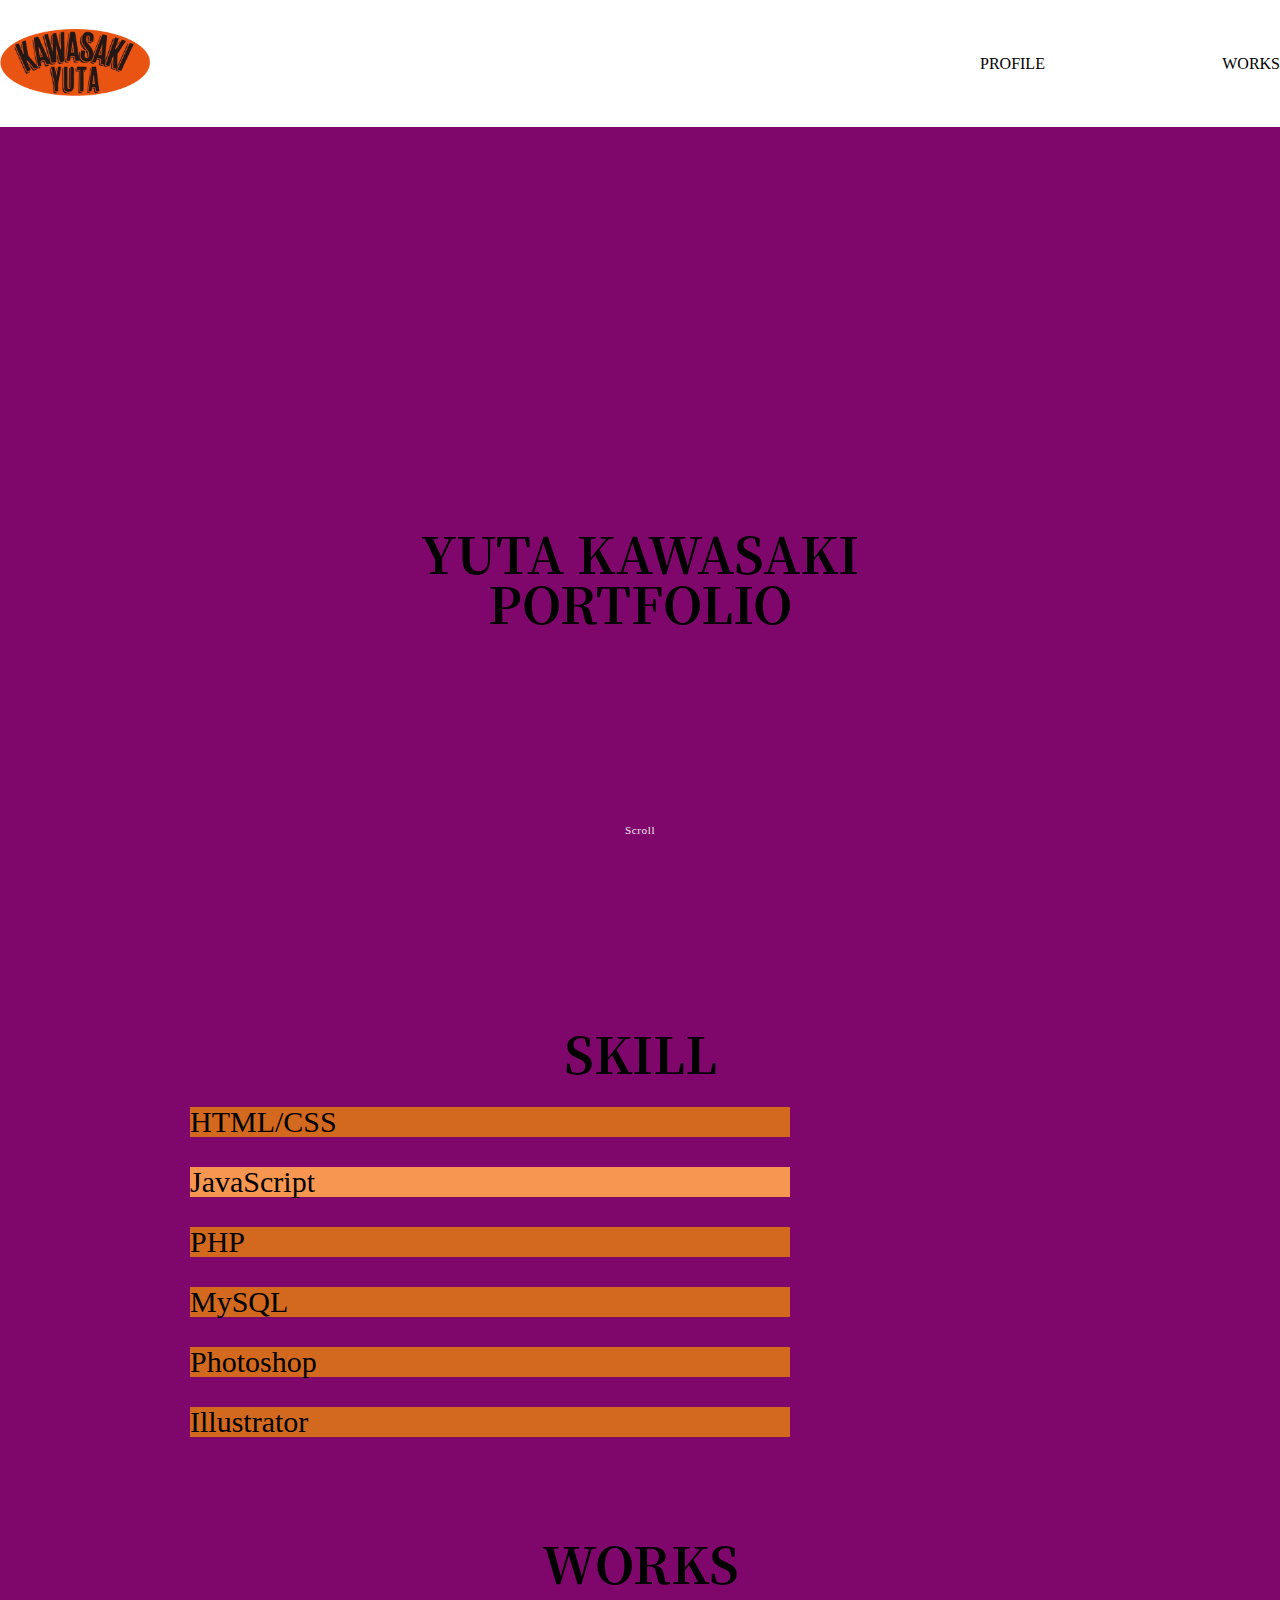
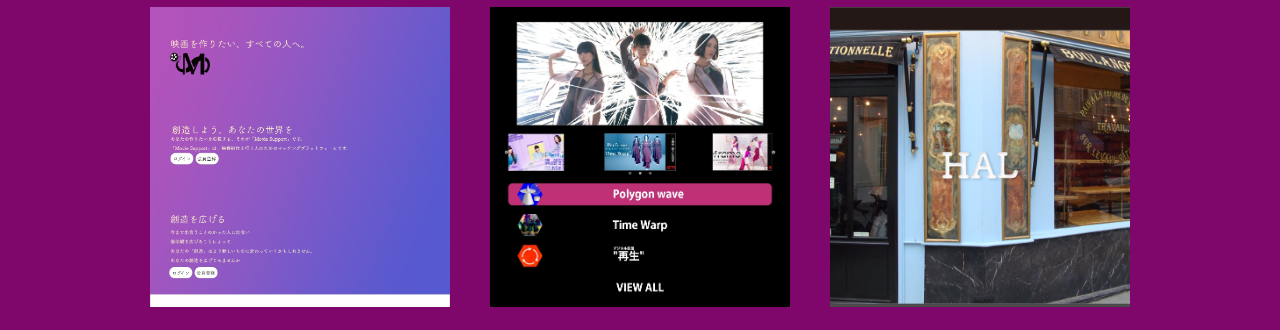
==== index.html @ 42271e30 "add" ====
<!DOCTYPE html>
<html lang="ja">

<head>
    <meta charset="UTF-8">
    <meta http-equiv="X-UA-Compatible" content="IE=edge">
    <meta name="viewport" content="width=device-width, initial-scale=1.0">
    <link rel="stylesheet" href="css/reset.css">
    <link rel="stylesheet" href="css/style.css">
    <link rel="preconnect" href="https://fonts.googleapis.com">
    <link rel="preconnect" href="https://fonts.gstatic.com" crossorigin>
    <link href="https://fonts.googleapis.com/css2?family=Noto+Serif+JP:wght@200;300;400;500;600;700;900&display=swap"
        rel="stylesheet">
    <link rel="preconnect" href="https://fonts.googleapis.com">
    <link rel="preconnect" href="https://fonts.gstatic.com" crossorigin>
    <link
        href="https://fonts.googleapis.com/css2?family=Noto+Serif+Display:ital,wght@0,300;0,400;0,500;0,600;0,700;0,800;0,900;1,300;1,400;1,500;1,600;1,700;1,800;1,900&display=swap"
        rel="stylesheet">
    <title>ポートフォリオ
    </title>
</head>

<body>
    <header class="header-top">
        <div class="header_inner">
            <a> <img src="img/logo.png" alt="logo"></a>
            <nav class="header-nav">
                <ul>
                    <a href="#area1">
                        <li>PROFILE</li>
                    </a>
                    <a href="#area2">
                        <li>WORKS</li>
                    </a>
                </ul>
            </nav>
        </div>
    </header>

    <div class="top">
        <h1>YUTA KAWASAKI</h1>
        <h1>PORTFOLIO</h1>
    </div>
    <div class="scrolldown1"><span>Scroll</span></div>

    <div class="skill" id="area1">
        <h2>SKILL</h2>
        <ul>
            <div class="item1">
                <li> HTML/CSS</li>
            </div>
            <div class="item2">
                <li> JavaScript</li>
            </div>
            <div class="item3">
                <li> PHP</li>
            </div>
            <div class="item4">
                <li> MySQL</li>
            </div>
            <div class="item5">
                <li> Photoshop</li>
            </div>
            <div class="item6">
                <li> Illustrator</li>
            </div>
        </ul>
    </div>

    <div class="works" id="area2">

        <h2>WORKS</h2>
        <ul>
            <li><a href="#"><img src="img/tumbanl.png" alt="">

                </a> </li>
            <li><a href="#"> <img src="img/item.jpg " alt="">

                </a></li>
            <li><a href="#"> <img src="img/item2.png " alt="">

                </a></li>
        </ul>
    </div>

    <script src="https://code.jquery.com/jquery-3.6.0.js"
        integrity="sha256-H+K7U5CnXl1h5ywQfKtSj8PCmoN9aaq30gDh27Xc0jk=" crossorigin="anonymous"></script>
    <script src="js/scroll.js"></script>
</body>

</html>
---- css/style.css ----
@charset "UTF-8";

* {
	font-family: 'Noto Serif Display', serif;
	font-family: 'Noto Serif JP', serif;
}

h2, h1, p {
	font-family: 'Noto Serif JP', serif;
}

body {
	margin: 127px 0 0 0;
	background-color: #7F066B;


}

header img {
	width: 150px;

}

header {

	width: 100%;
	height: 127px;
	background-color: #fff;
	position: fixed;
	top: 0;
	left: 0;
	z-index: 100;
	-moz-transition: all 0.5s;
	-o-transition: all 0.5s;
	-webkit-transition: all 0.5s;
	transition: all 0.5s;
}

.header_inner {

	max-width: 1500px;
	height: 127px;
	margin: 0 auto;
	display: flex;
	justify-content: space-between;
	align-items: center;
}

.header_inner a {
	color: black;
	text-decoration: none;
}

.header-nav {
	width: 300px;
}

.header-nav ul {
	display: flex;

	justify-content: space-between;
}


.top {

	font-size: 50px;
	height: 100vh;
	display: flex;
	flex-direction: column;
	justify-content: center;
	align-items: center;

}

/*スクロールダウン全体の場所*/
.scrolldown1 {
	/*描画位置※位置は適宜調整してください*/
	position: absolute;
	left: 50%;
	bottom: 10px;
	/*全体の高さ*/
	height: 50px;
}

/*Scrollテキストの描写*/
.scrolldown1 span {
	/*描画位置*/
	position: absolute;
	left: -15px;
	top: -15px;
	/*テキストの形状*/
	color: #eee;
	font-size: 0.7rem;
	letter-spacing: 0.05em;
}

/* 線の描写 */
.scrolldown1::after {
	content: "";
	/*描画位置*/
	position: absolute;
	top: 0;
	/*線の形状*/
	width: 1px;
	height: 30px;
	background: #eee;
	/*線の動き1.4秒かけて動く。永遠にループ*/
	animation: pathmove 1.4s ease-in-out infinite;
	opacity: 0;
}

/*高さ・位置・透過が変化して線が上から下に動く*/
@keyframes pathmove {
	0% {
		height: 0;
		top: 0;
		opacity: 0;
	}

	30% {
		height: 30px;
		opacity: 1;
	}

	100% {
		height: 0;
		top: 50px;
		opacity: 0;
	}
}

.skill {
	font-size: 50px;
	display: flex;
	flex-direction: column;
	justify-content: center;
	align-items: center;


}

.skill ul {
	list-style: none;
	margin-right: 300px;
	font-size: 30px;

}

.item1 {
	margin-top: 30px;
	width: 600px;
	background-color: chocolate;

}

.item2 {
	margin-top: 30px;
	width: 600px;
	background-color: rgb(247, 150, 81);
}

.item3 {
	margin-top: 30px;
	width: 600px;
	background-color: chocolate;
}

.item4 {
	margin-top: 30px;
	width: 600px;
	background-color: chocolate;
}

.item5 {
	margin-top: 30px;
	width: 600px;
	background-color: chocolate;
}

.item6 {
	margin-top: 30px;
	width: 600px;
	background-color: chocolate;
}

.works {
	width: 100%;
	font-size: 50px;
	display: flex;
	flex-direction: column;
	justify-content: center;
	align-items: center;
}

.works li:hover {
	opacity: 0.7;
}

.works h2 {
	margin-top: 100px;
}

.works ul {
	display: flex;
	align-content: center;
}

.works li {
	display: flex;
	text-align: center;
}

.works img {
	margin: 20px;
	width: 300px;
	height: 300px;
	object-fit: cover;
}
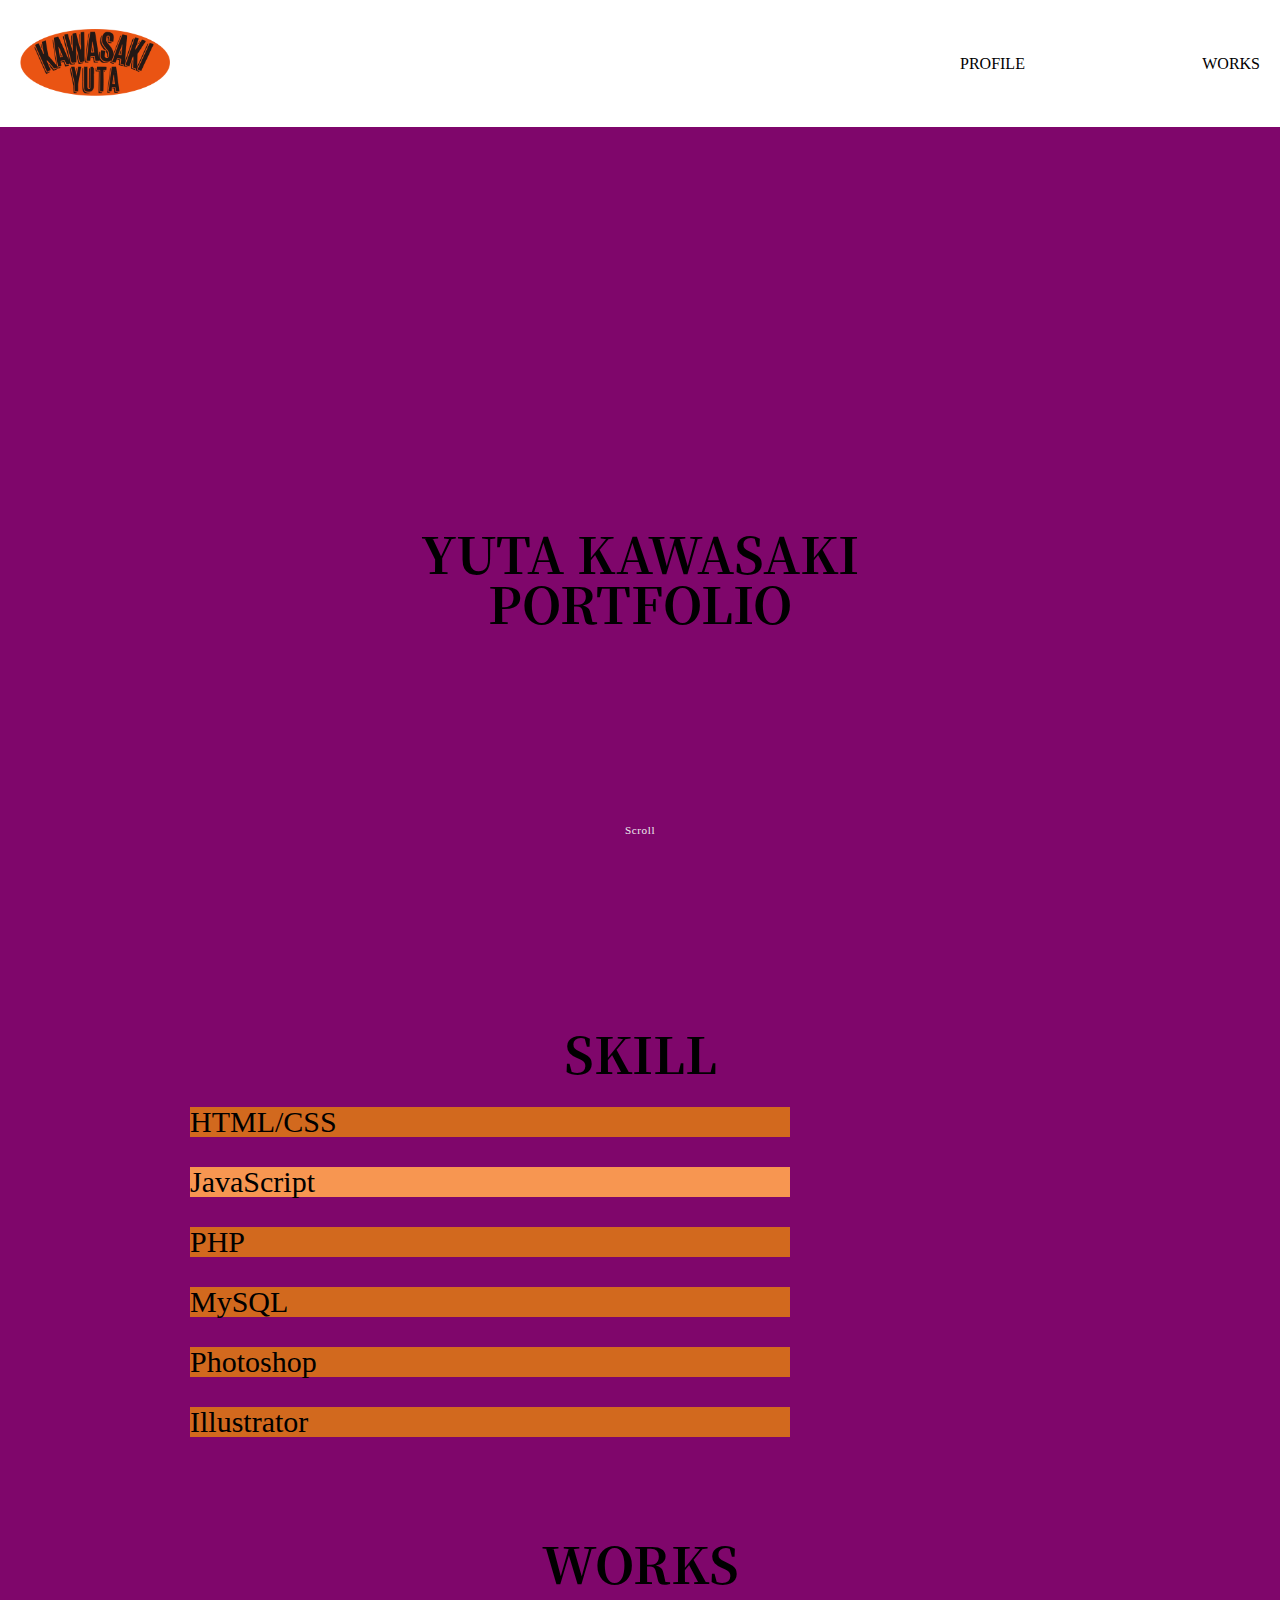
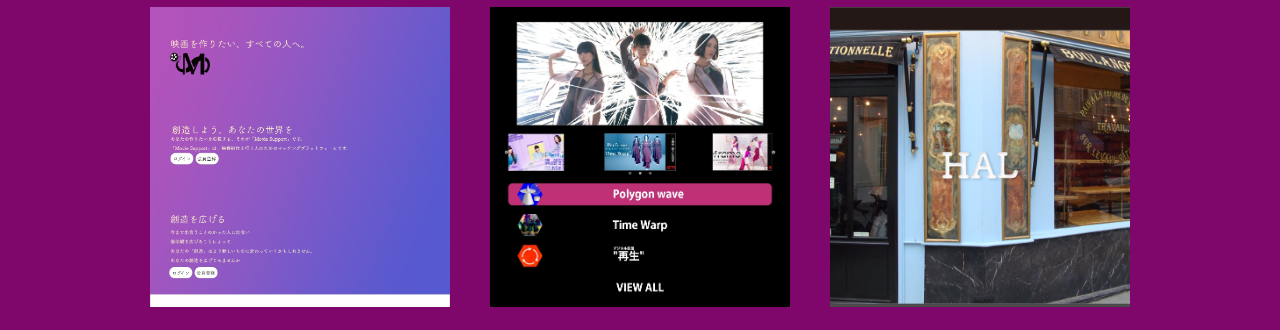
==== commit 6bed4cc0: "add" ====
--- a/index.html
+++ b/index.html
@@ -23,7 +23,7 @@
 <body>
     <header class="header-top">
         <div class="header_inner">
-            <a> <img src="img/logo.png" alt="logo"></a>
+            <a href="index.html"> <img src="img/logo.png" alt="logo"></a>
             <nav class="header-nav">
                 <ul>
                     <a href="#area1">
--- a/css/style.css
+++ b/css/style.css
@@ -37,7 +37,7 @@
 }
 
 .header_inner {
-
+	padding:  0 20px 0 20px;
 	max-width: 1500px;
 	height: 127px;
 	margin: 0 auto;
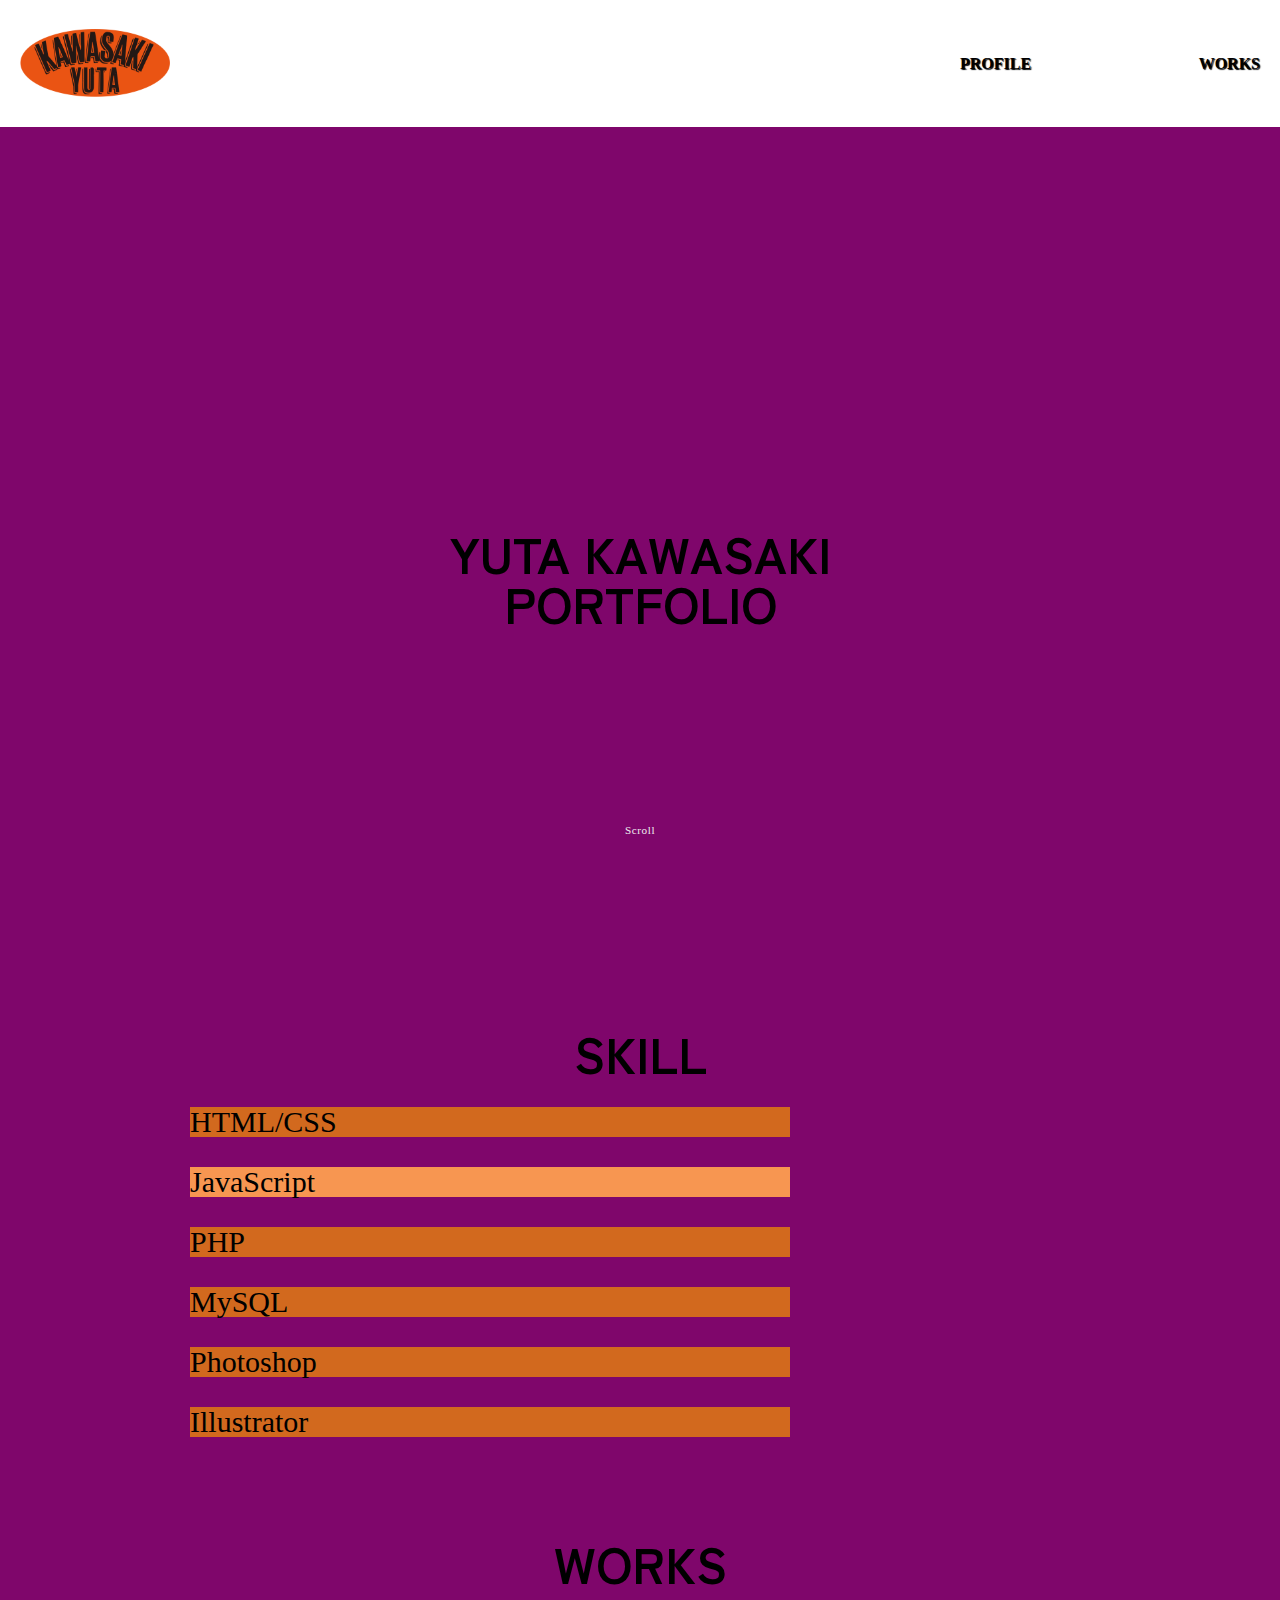
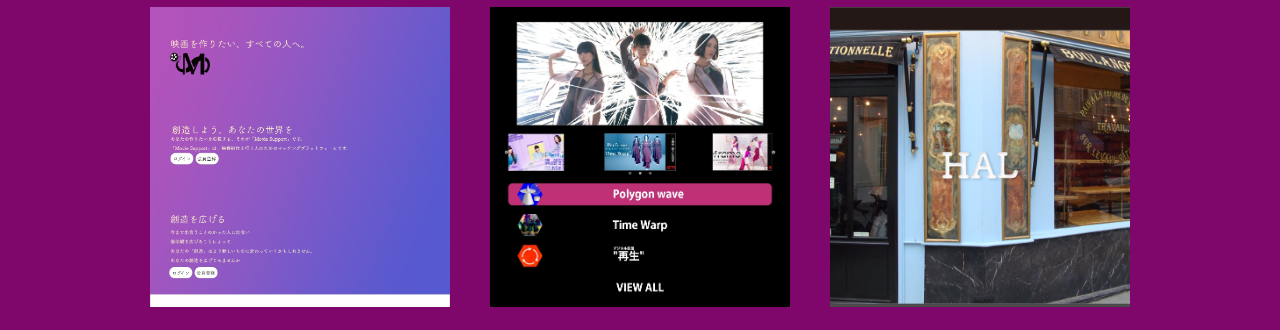
==== commit ef45f51d: "update" ====
--- a/index.html
+++ b/index.html
@@ -7,17 +7,8 @@
     <meta name="viewport" content="width=device-width, initial-scale=1.0">
     <link rel="stylesheet" href="css/reset.css">
     <link rel="stylesheet" href="css/style.css">
-    <link rel="preconnect" href="https://fonts.googleapis.com">
-    <link rel="preconnect" href="https://fonts.gstatic.com" crossorigin>
-    <link href="https://fonts.googleapis.com/css2?family=Noto+Serif+JP:wght@200;300;400;500;600;700;900&display=swap"
-        rel="stylesheet">
-    <link rel="preconnect" href="https://fonts.googleapis.com">
-    <link rel="preconnect" href="https://fonts.gstatic.com" crossorigin>
-    <link
-        href="https://fonts.googleapis.com/css2?family=Noto+Serif+Display:ital,wght@0,300;0,400;0,500;0,600;0,700;0,800;0,900;1,300;1,400;1,500;1,600;1,700;1,800;1,900&display=swap"
-        rel="stylesheet">
-    <title>ポートフォリオ
-    </title>
+    <link href="https://fonts.googleapis.com/css2?family=Noto+Serif+Display:ital,wght@0,300;0,400;0,500;0,600;0,700;0,800;0,900;1,300;1,400;1,500;1,600;1,700;1,800;1,900&family=Zen+Kaku+Gothic+Antique:wght@300;400;500;700;900&display=swap" rel="stylesheet">
+    <title>ポートフォリオ</title>
 </head>
 
 <body>
--- a/css/style.css
+++ b/css/style.css
@@ -1,12 +1,13 @@
 @charset "UTF-8";
 
 * {
-	font-family: 'Noto Serif Display', serif;
-	font-family: 'Noto Serif JP', serif;
-}
-
-h2, h1, p {
-	font-family: 'Noto Serif JP', serif;
+	font-family: 'Zen Kaku Gothic Antique', sans-serif;
+}
+
+h2,
+h1,
+p {
+	font-family: 'Zen Kaku Gothic Antique', sans-serif;
 }
 
 body {
@@ -36,8 +37,14 @@
 	transition: all 0.5s;
 }
 
+.top {
+	background-image: url("../img/topimg.png");
+	background-size: 100% auto;
+	background-repeat: no-repeat;
+}
+
 .header_inner {
-	padding:  0 20px 0 20px;
+	padding: 0 20px 0 20px;
 	max-width: 1500px;
 	height: 127px;
 	margin: 0 auto;
@@ -52,7 +59,14 @@
 }
 
 .header-nav {
+
 	width: 300px;
+
+}
+
+.header-nav li {
+	font-weight: bold;
+	text-shadow: 1px 1px 1px #000;
 }
 
 .header-nav ul {
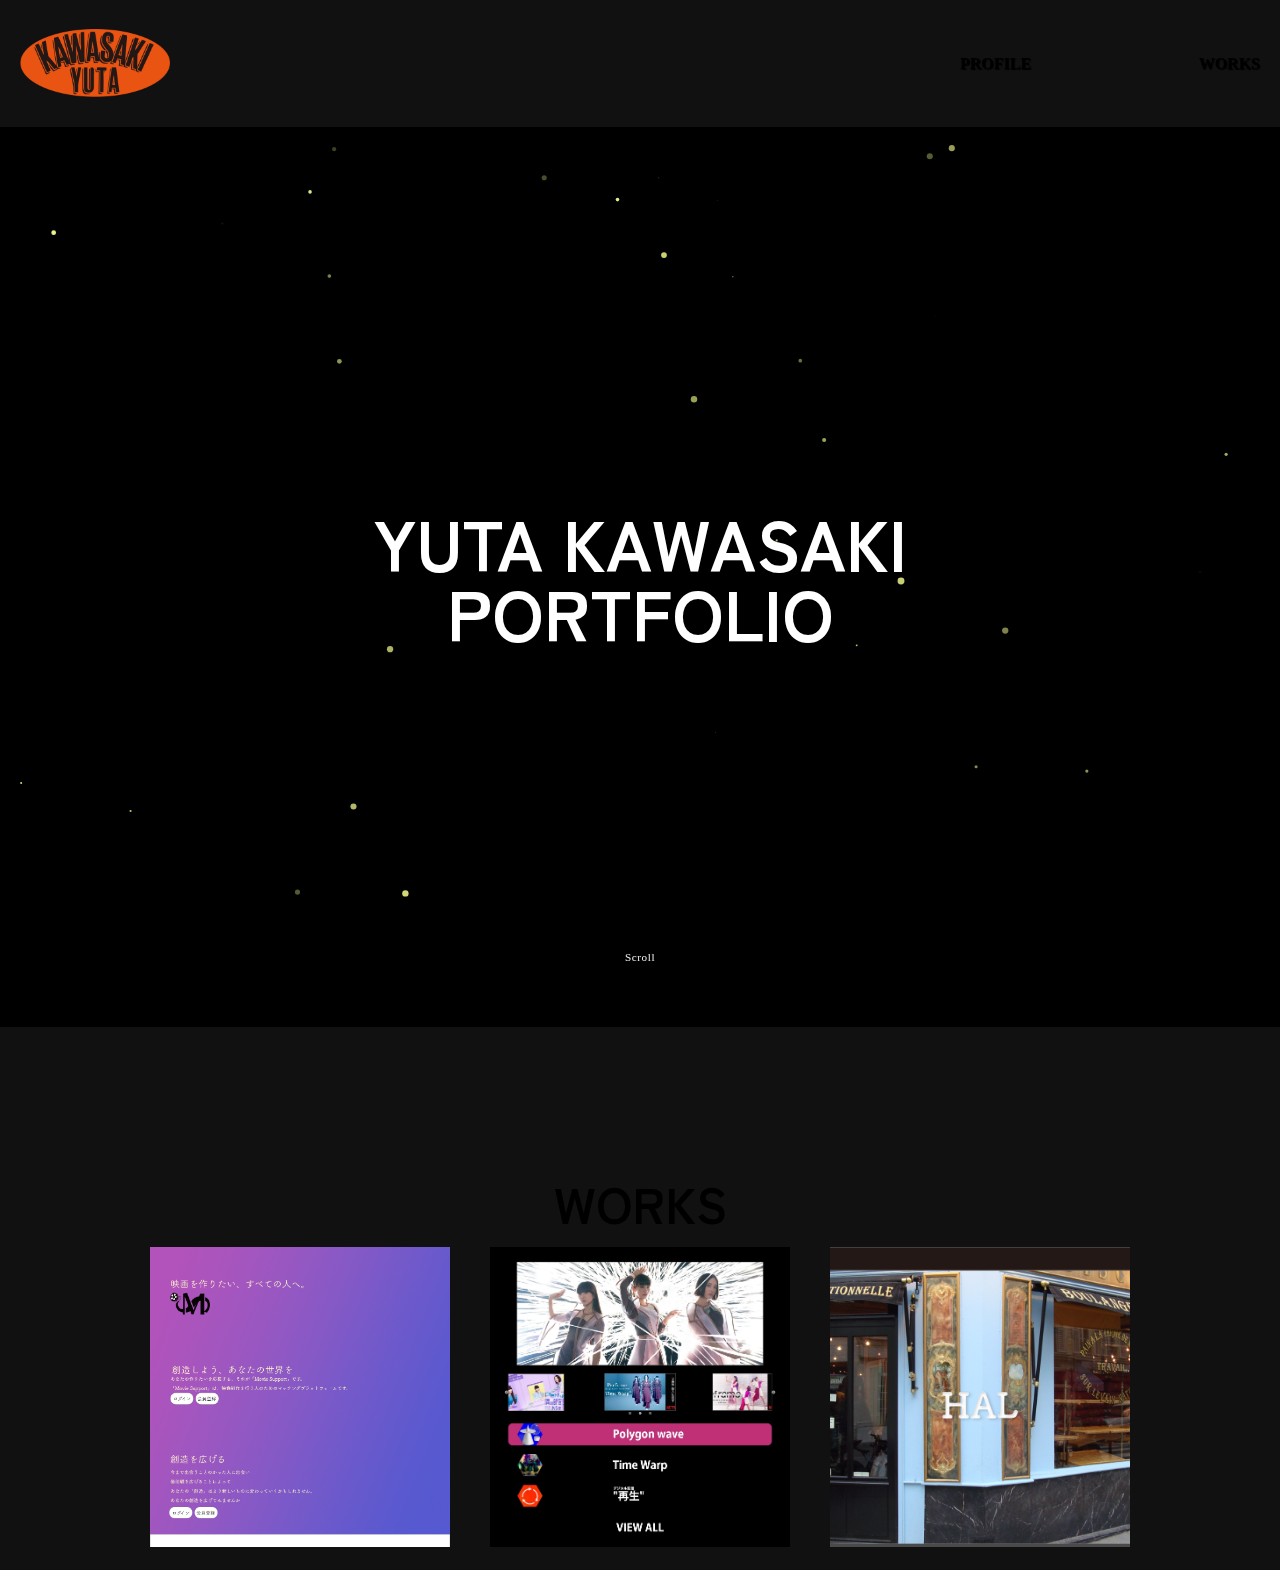
==== commit bde0ecbf: "update" ====
--- a/index.html
+++ b/index.html
@@ -7,7 +7,9 @@
     <meta name="viewport" content="width=device-width, initial-scale=1.0">
     <link rel="stylesheet" href="css/reset.css">
     <link rel="stylesheet" href="css/style.css">
-    <link href="https://fonts.googleapis.com/css2?family=Noto+Serif+Display:ital,wght@0,300;0,400;0,500;0,600;0,700;0,800;0,900;1,300;1,400;1,500;1,600;1,700;1,800;1,900&family=Zen+Kaku+Gothic+Antique:wght@300;400;500;700;900&display=swap" rel="stylesheet">
+    <link
+        href="https://fonts.googleapis.com/css2?family=Noto+Serif+Display:ital,wght@0,300;0,400;0,500;0,600;0,700;0,800;0,900;1,300;1,400;1,500;1,600;1,700;1,800;1,900&family=Zen+Kaku+Gothic+Antique:wght@300;400;500;700;900&display=swap"
+        rel="stylesheet">
     <title>ポートフォリオ</title>
 </head>
 
@@ -28,54 +30,38 @@
         </div>
     </header>
 
-    <div class="top">
-        <h1>YUTA KAWASAKI</h1>
-        <h1>PORTFOLIO</h1>
+    <div id="particles-js"></div>
+    <div id="wrapper">
+        <div class="top">
+            <h1>YUTA KAWASAKI</h1>
+            <h1>PORTFOLIO</h1>
+        </div>
+        <div class="scrolldown1"><span>Scroll</span></div>
+
+        <div class="skill" id="area1">
+
+        </div>
+
+        <div class="works" id="area2">
+
+            <h2>WORKS</h2>
+            <ul>
+                <li><a href="works.html"><img src="img/tumbanl.png" alt="">
+
+                    </a> </li>
+                <li><a href="#"> <img src="img/item.jpg " alt="">
+
+                    </a></li>
+                <li><a href="#"> <img src="img/item2.png " alt="">
+
+                    </a></li>
+            </ul>
+        </div>
     </div>
-    <div class="scrolldown1"><span>Scroll</span></div>
-
-    <div class="skill" id="area1">
-        <h2>SKILL</h2>
-        <ul>
-            <div class="item1">
-                <li> HTML/CSS</li>
-            </div>
-            <div class="item2">
-                <li> JavaScript</li>
-            </div>
-            <div class="item3">
-                <li> PHP</li>
-            </div>
-            <div class="item4">
-                <li> MySQL</li>
-            </div>
-            <div class="item5">
-                <li> Photoshop</li>
-            </div>
-            <div class="item6">
-                <li> Illustrator</li>
-            </div>
-        </ul>
-    </div>
-
-    <div class="works" id="area2">
-
-        <h2>WORKS</h2>
-        <ul>
-            <li><a href="#"><img src="img/tumbanl.png" alt="">
-
-                </a> </li>
-            <li><a href="#"> <img src="img/item.jpg " alt="">
-
-                </a></li>
-            <li><a href="#"> <img src="img/item2.png " alt="">
-
-                </a></li>
-        </ul>
-    </div>
-
     <script src="https://code.jquery.com/jquery-3.6.0.js"
         integrity="sha256-H+K7U5CnXl1h5ywQfKtSj8PCmoN9aaq30gDh27Xc0jk=" crossorigin="anonymous"></script>
+    <script src="js/particles.min.js"></script>
+    <script src="js/option.js"> </script>
     <script src="js/scroll.js"></script>
 </body>
 
--- a/css/style.css
+++ b/css/style.css
@@ -10,9 +10,35 @@
 	font-family: 'Zen Kaku Gothic Antique', sans-serif;
 }
 
+html,
+body {
+	height: 100%;
+	/*高さを100%にして描画エリアをとる*/
+}
+
+#particles-js {
+	position: fixed;
+	/*描画固定*/
+	z-index: -1;
+	/*描画を一番下に*/
+	width: 100%;
+	height: 100%;
+	background-color: #000;
+	/*背景色*/
+}
+
+#wrapper {
+	position: relative;
+	/*描画を#particles-jsよりも上にするためposition:relative;を指定*/
+	z-index: 1;
+	/*z-indexの数字を大きくすることで描画を#particles-jsよりも上に*/
+	width: 100%;
+	height: 100%;
+}
+
 body {
 	margin: 127px 0 0 0;
-	background-color: #7F066B;
+	background-color: #111111;
 
 
 }
@@ -23,10 +49,8 @@
 }
 
 header {
-
 	width: 100%;
 	height: 127px;
-	background-color: #fff;
 	position: fixed;
 	top: 0;
 	left: 0;
@@ -37,11 +61,6 @@
 	transition: all 0.5s;
 }
 
-.top {
-	background-image: url("../img/topimg.png");
-	background-size: 100% auto;
-	background-repeat: no-repeat;
-}
 
 .header_inner {
 	padding: 0 20px 0 20px;
@@ -77,8 +96,9 @@
 
 
 .top {
-
-	font-size: 50px;
+	color: #fff;
+	font-weight: bold;
+	font-size: 70px;
 	height: 100vh;
 	display: flex;
 	flex-direction: column;
@@ -145,6 +165,7 @@
 }
 
 .skill {
+	padding-top: 50px;
 	font-size: 50px;
 	display: flex;
 	flex-direction: column;
@@ -154,49 +175,7 @@
 
 }
 
-.skill ul {
-	list-style: none;
-	margin-right: 300px;
-	font-size: 30px;
-
-}
-
-.item1 {
-	margin-top: 30px;
-	width: 600px;
-	background-color: chocolate;
-
-}
-
-.item2 {
-	margin-top: 30px;
-	width: 600px;
-	background-color: rgb(247, 150, 81);
-}
-
-.item3 {
-	margin-top: 30px;
-	width: 600px;
-	background-color: chocolate;
-}
-
-.item4 {
-	margin-top: 30px;
-	width: 600px;
-	background-color: chocolate;
-}
-
-.item5 {
-	margin-top: 30px;
-	width: 600px;
-	background-color: chocolate;
-}
-
-.item6 {
-	margin-top: 30px;
-	width: 600px;
-	background-color: chocolate;
-}
+
 
 .works {
 	width: 100%;
